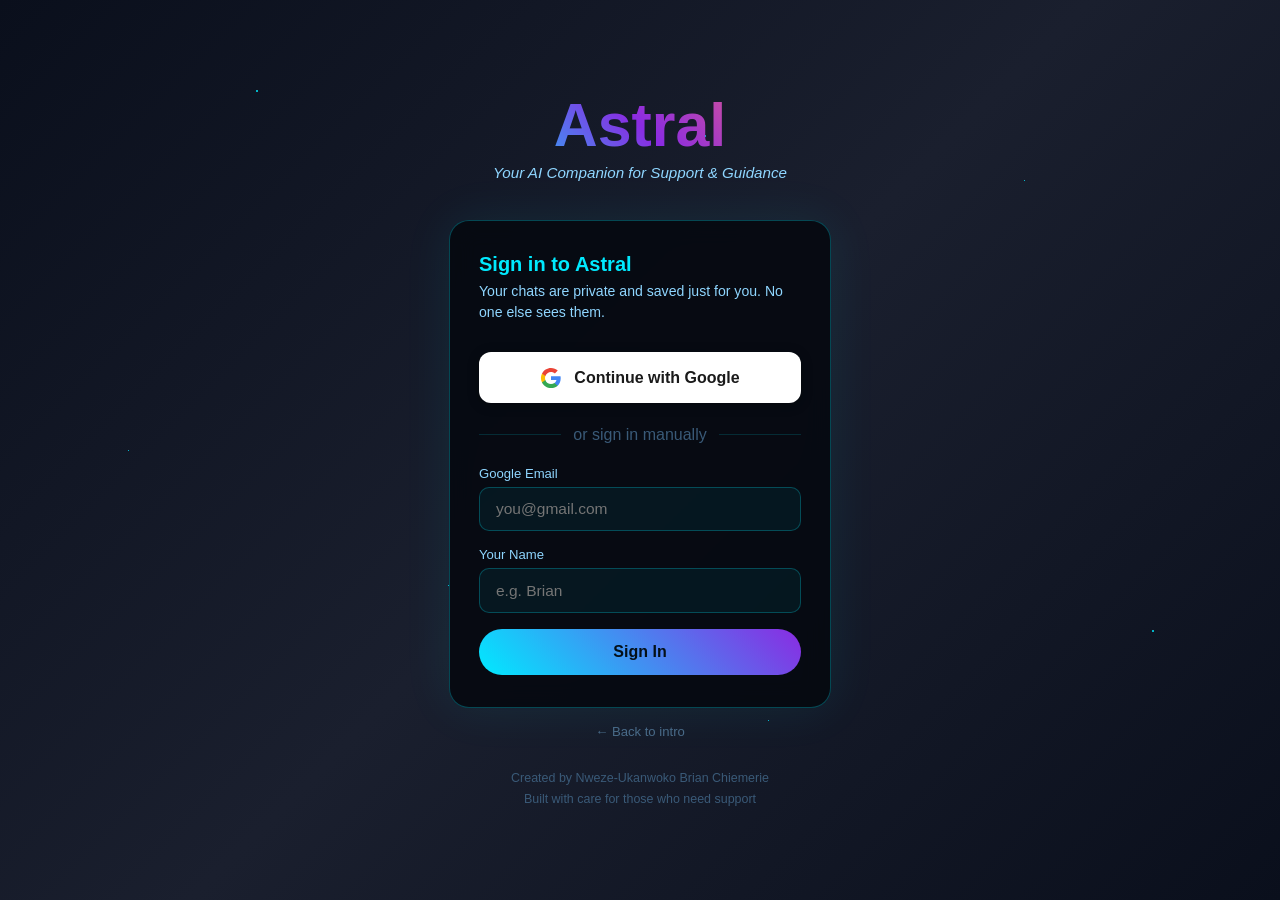
==== index.html @ 92768d89 "Add files via upload" ====
<!DOCTYPE html>
<html lang="en">
<head>
  <meta charset="UTF-8">
  <meta name="viewport" content="width=device-width, initial-scale=1.0">
  <link rel="manifest" href="manifest.json">
  <meta name="theme-color" content="#6a5cff">
  <title>Astral – Sign In</title>
  <style>
    *{margin:0;padding:0;box-sizing:border-box;}
    body{
      font-family:'Arial',sans-serif;
      background:linear-gradient(135deg,#0a0f1c 0%,#1a1f2e 50%,#0a0f1c 100%);
      color:#e6f2ff;min-height:100vh;
      display:flex;flex-direction:column;
      align-items:center;justify-content:center;
      overflow-x:hidden;
    }
    .stars{position:fixed;top:0;left:0;width:100%;height:100%;pointer-events:none;z-index:0;}
    .star{position:absolute;background:#00eaff;border-radius:50%;animation:twinkle 3s infinite;}
    .star:nth-child(1){width:2px;height:2px;top:10%;left:20%;animation-delay:0s;}
    .star:nth-child(2){width:1px;height:1px;top:20%;left:80%;animation-delay:1s;}
    .star:nth-child(3){width:3px;height:3px;top:30%;left:40%;animation-delay:2s;}
    .star:nth-child(4){width:1px;height:1px;top:50%;left:10%;animation-delay:0.5s;}
    .star:nth-child(5){width:2px;height:2px;top:70%;left:90%;animation-delay:1.5s;}
    .star:nth-child(6){width:1px;height:1px;top:80%;left:60%;animation-delay:2.5s;}
    .star:nth-child(7){width:2px;height:2px;top:15%;left:55%;animation-delay:0.8s;}
    .star:nth-child(8){width:1px;height:1px;top:65%;left:35%;animation-delay:1.2s;}
    @keyframes twinkle{0%,100%{opacity:0.3;}50%{opacity:1;}}

    .wrap{position:relative;z-index:1;width:100%;max-width:420px;padding:2rem 1.2rem;animation:fadeUp 0.9s ease;}
    @keyframes fadeUp{from{opacity:0;transform:translateY(28px);}to{opacity:1;transform:translateY(0);}}

    .logo{font-size:3.8rem;font-weight:bold;text-align:center;
      background:linear-gradient(45deg,#00eaff,#8a2be2,#ff6b6b);
      background-clip:text;-webkit-background-clip:text;-webkit-text-fill-color:transparent;
      animation:glow 2s ease-in-out infinite alternate;margin-bottom:0.3rem;}
    @keyframes glow{from{filter:drop-shadow(0 0 8px rgba(0,234,255,0.4));}to{filter:drop-shadow(0 0 16px rgba(0,234,255,0.8));}}
    .tagline{text-align:center;color:#8fd6ff;font-style:italic;margin-bottom:2.4rem;font-size:0.95rem;}

    .card{background:rgba(5,8,15,0.88);border:1px solid rgba(0,234,255,0.28);
      border-radius:20px;padding:2rem 1.8rem;backdrop-filter:blur(12px);
      box-shadow:0 0 50px rgba(0,234,255,0.08);}
    .card-title{font-size:1.25rem;color:#00eaff;margin-bottom:0.35rem;font-weight:bold;}
    .card-sub{color:#8fd6ff;font-size:0.88rem;margin-bottom:1.8rem;line-height:1.5;}

    /* Google button */
    .google-btn{
      width:100%;display:flex;align-items:center;justify-content:center;gap:12px;
      background:#fff;color:#1a1a1a;border:none;border-radius:12px;
      padding:0.9rem 1.2rem;font-size:1rem;font-weight:600;cursor:pointer;
      transition:all 0.2s;box-shadow:0 2px 12px rgba(0,0,0,0.3);}
    .google-btn:hover{transform:translateY(-2px);box-shadow:0 6px 20px rgba(0,0,0,0.4);}
    .google-btn:active{transform:translateY(0);}
    .google-icon{width:22px;height:22px;flex-shrink:0;}

    /* Loading */
    .loading-row{display:none;align-items:center;justify-content:center;gap:10px;padding:10px 0;}
    .spinner{width:22px;height:22px;border:3px solid rgba(0,234,255,0.2);
      border-top-color:#00eaff;border-radius:50%;animation:spin 0.7s linear infinite;}
    @keyframes spin{to{transform:rotate(360deg);}}

    /* Divider */
    .divider{display:flex;align-items:center;gap:12px;margin:1.4rem 0;color:#3a5a78;}
    .divider::before,.divider::after{content:'';flex:1;height:1px;background:rgba(0,234,255,0.15);}

    /* Manual form */
    label{display:block;font-size:0.82rem;color:#8fd6ff;margin-bottom:0.35rem;}
    input[type=email],input[type=text]{
      width:100%;padding:0.78rem 1rem;
      background:rgba(0,234,255,0.06);border:1px solid rgba(0,234,255,0.25);
      border-radius:10px;color:#e6f2ff;font-size:0.97rem;
      outline:none;transition:border 0.2s;margin-bottom:1rem;}
    input:focus{border-color:#00eaff;box-shadow:0 0 8px rgba(0,234,255,0.25);}
    .btn-main{width:100%;padding:0.88rem;
      background:linear-gradient(45deg,#00eaff,#8a2be2);
      border:none;border-radius:50px;color:#041018;font-size:1rem;font-weight:bold;
      cursor:pointer;transition:all 0.2s;}
    .btn-main:hover{transform:scale(1.02);box-shadow:0 0 18px rgba(0,234,255,0.4);}

    /* Messages */
    .err{color:#ff6b6b;font-size:0.83rem;margin-top:0.6rem;display:none;
      padding:8px 12px;background:rgba(255,107,107,0.1);border-radius:8px;
      border:1px solid rgba(255,107,107,0.3);}
    .info{color:#8fd6ff;font-size:0.83rem;margin-top:0.6rem;display:none;
      padding:8px 12px;background:rgba(0,234,255,0.07);border-radius:8px;
      border:1px solid rgba(0,234,255,0.2);}
    .denied-box{display:none;text-align:center;padding:1.2rem;
      background:rgba(255,107,107,0.08);border:1px solid rgba(255,107,107,0.3);
      border-radius:12px;margin-top:1rem;}
    .denied-box p{color:#ff9a9a;font-size:0.88rem;line-height:1.6;}

    .footer{text-align:center;margin-top:1.8rem;color:#3a5a78;font-size:0.78rem;line-height:1.7;}
    .back-link{display:block;text-align:center;margin-top:1rem;color:#4a6a88;font-size:0.82rem;text-decoration:none;}
    .back-link:hover{color:#00eaff;}

    /* Install button */
    .install-wrap{display:none;margin-top:1.2rem;}
    .install-btn{
      width:100%;display:flex;align-items:center;justify-content:center;gap:10px;
      background:transparent;border:1.5px solid rgba(0,234,255,0.4);
      border-radius:50px;padding:0.78rem 1.2rem;
      color:#00eaff;font-size:0.95rem;font-weight:600;cursor:pointer;
      transition:all 0.2s;}
    .install-btn:hover{background:rgba(0,234,255,0.08);border-color:#00eaff;box-shadow:0 0 16px rgba(0,234,255,0.2);}
    .install-icon{font-size:1.1rem;}
  </style>
</head>
<body>
  <div class="stars">
    <div class="star"></div><div class="star"></div><div class="star"></div>
    <div class="star"></div><div class="star"></div><div class="star"></div>
    <div class="star"></div><div class="star"></div>
  </div>

  <div class="wrap">
    <h1 class="logo">Astral</h1>
    <p class="tagline">Your AI Companion for Support &amp; Guidance</p>

    <div class="card">
      <p class="card-title">Sign in to Astral</p>
      <p class="card-sub">Your chats are private and saved just for you. No one else sees them.</p>

      <!-- Google Sign-In — uses full-page redirect, no popup, no library needed -->
      <button type="button" class="google-btn" id="google-btn" onclick="startGoogleLogin()">
        <svg class="google-icon" viewBox="0 0 24 24">
          <path fill="#4285F4" d="M22.56 12.25c0-.78-.07-1.53-.2-2.25H12v4.26h5.92c-.26 1.37-1.04 2.53-2.21 3.31v2.77h3.57c2.08-1.92 3.28-4.74 3.28-8.09z"/>
          <path fill="#34A853" d="M12 23c2.97 0 5.46-.98 7.28-2.66l-3.57-2.77c-.98.66-2.23 1.06-3.71 1.06-2.86 0-5.29-1.93-6.16-4.53H2.18v2.84C3.99 20.53 7.7 23 12 23z"/>
          <path fill="#FBBC05" d="M5.84 14.09c-.22-.66-.35-1.36-.35-2.09s.13-1.43.35-2.09V7.07H2.18C1.43 8.55 1 10.22 1 12s.43 3.45 1.18 4.93l3.66-2.84z"/>
          <path fill="#EA4335" d="M12 5.38c1.62 0 3.06.56 4.21 1.64l3.15-3.15C17.45 2.09 14.97 1 12 1 7.7 1 3.99 3.47 2.18 7.07l3.66 2.84c.87-2.6 3.3-4.53 6.16-4.53z"/>
        </svg>
        Continue with Google
      </button>

      <div class="loading-row" id="loading-row">
        <div class="spinner"></div>
        <span id="loading-txt" style="color:#8fd6ff;font-size:0.9rem;">Signing you in…</span>
      </div>

      <div class="info" id="info-msg"></div>
      <div class="err"  id="err-msg"></div>

      <div class="denied-box" id="denied-box">
        <p>🔒 <strong style="color:#ff6b6b;">Access Restricted</strong><br>
        Your email hasn't been approved yet.<br>
        Contact the admin to get access.</p>
      </div>

      <div class="divider">or sign in manually</div>

      <label for="email-in">Google Email</label>
      <input type="email" id="email-in" placeholder="you@gmail.com" autocomplete="email">
      <label for="name-in">Your Name</label>
      <input type="text"  id="name-in"  placeholder="e.g. Brian"       autocomplete="given-name">
      <button type="button" class="btn-main" onclick="manualLogin()">Sign In</button>
    </div>

    <a class="back-link" href="landing.html">← Back to intro</a>

    <div class="install-wrap" id="install-wrap">
      <button class="install-btn" id="install-btn" onclick="installApp()">
        <span class="install-icon">📲</span> Get the App
      </button>
    </div>

    <div class="footer">
      Created by Nweze-Ukanwoko Brian Chiemerie<br>
      Built with care for those who need support
    </div>
  </div>

<script>
/* ─────────────────────────────────────────────────────────────
   CONFIG
───────────────────────────────────────────────────────────── */
const CLIENT_ID   = '1082324111538-87784hv6i5ci5jam3cb8fe16v6tf4qbu.apps.googleusercontent.com';
const ADMIN_EMAIL = 'bukanwoko@gmail.com';
const BACKEND_URL = 'https://astral-1-sb1i.onrender.com';

/* ─────────────────────────────────────────────────────────────
   HELPERS
───────────────────────────────────────────────────────────── */
function showErr(msg)  { const e=document.getElementById('err-msg');  e.textContent=msg; e.style.display='block'; }
function showInfo(msg) { const e=document.getElementById('info-msg'); e.textContent=msg; e.style.display='block'; }
function hideMessages(){ ['err-msg','info-msg','denied-box'].forEach(id=>{ const e=document.getElementById(id); if(e) e.style.display='none'; }); }
function showLoading(txt){ document.getElementById('google-btn').style.display='none'; document.getElementById('loading-row').style.display='flex'; if(txt) document.getElementById('loading-txt').textContent=txt; }
function hideLoading()   { document.getElementById('loading-row').style.display='none'; document.getElementById('google-btn').style.display='flex'; }

/* ─────────────────────────────────────────────────────────────
   ALREADY SIGNED IN?
───────────────────────────────────────────────────────────── */
// Helper: read/set/clear cookies for session backup
function getCookie(name) {
  const match = document.cookie.match(new RegExp('(?:^|; )' + name + '=([^;]*)'));
  return match ? decodeURIComponent(match[1]) : null;
}
function setCookie(name, value) {
  const d = new Date(); d.setFullYear(d.getFullYear() + 1);
  document.cookie = name + '=' + encodeURIComponent(value) + '; expires=' + d.toUTCString() + '; path=/; SameSite=Lax';
}
function clearCookie(name) {
  document.cookie = name + '=; expires=Thu, 01 Jan 1970 00:00:00 UTC; path=/;';
}

// Check localStorage first, restore from cookie if missing
try {
  let s = JSON.parse(localStorage.getItem('astral_session') || 'null');
  if (!s || !s.email) {
    const cookieVal = getCookie('astral_session');
    if (cookieVal) {
      s = JSON.parse(cookieVal);
      if (s && s.email) localStorage.setItem('astral_session', JSON.stringify(s));
    }
  }
  if (s && s.email) { window.location.href = 'chat.html'; }
} catch(e) {}

window.addEventListener('online',  () => window.location.reload());

/* ─────────────────────────────────────────────────────────────
   HANDLE GOOGLE REDIRECT RETURN
   Google sends: index.html#access_token=xxx&token_type=Bearer...
───────────────────────────────────────────────────────────── */
(function handleReturn() {
  const hash = window.location.hash;
  if (!hash || !hash.includes('access_token')) return;

  // Parse the fragment
  const params = {};
  hash.replace(/^#/, '').split('&').forEach(pair => {
    const [k, v] = pair.split('=');
    params[decodeURIComponent(k)] = decodeURIComponent(v || '');
  });

  const token = params['access_token'];
  if (!token) return;

  // Remove hash so Back button doesn't re-trigger this
  history.replaceState(null, '', window.location.pathname + window.location.search);

  showLoading('Signing you in…');

  fetch('https://www.googleapis.com/oauth2/v3/userinfo', {
    headers: { Authorization: 'Bearer ' + token }
  })
  .then(r => r.json())
  .then(info => {
    const email = (info.email || '').toLowerCase();
    const name  = info.name || info.given_name || email.split('@')[0];
    if (!email) { showErr('Could not read your Google email. Try manual sign-in.'); hideLoading(); return; }
    checkAndLogin(email, name);
  })
  .catch(() => { showErr('Failed to get your Google profile. Try again or use manual sign-in.'); hideLoading(); });
})();

/* ─────────────────────────────────────────────────────────────
   START GOOGLE LOGIN  (full-page redirect — works everywhere)
───────────────────────────────────────────────────────────── */
function startGoogleLogin() {
  hideMessages();
  showLoading('Redirecting to Google…');

  // Build the redirect URI: current page, no query/hash
  const redirectUri = window.location.origin + window.location.pathname;

  const authUrl = new URL('https://accounts.google.com/o/oauth2/v2/auth');
  authUrl.searchParams.set('client_id',     CLIENT_ID);
  authUrl.searchParams.set('redirect_uri',  redirectUri);
  authUrl.searchParams.set('response_type', 'token');            // implicit grant — no server needed
  authUrl.searchParams.set('scope',         'openid email profile');
  authUrl.searchParams.set('prompt', 'select_account');   // show account picker on login

  window.location.href = authUrl.toString();
}

/* ─────────────────────────────────────────────────────────────
   ACCESS CHECK
───────────────────────────────────────────────────────────── */
async function checkAndLogin(email, name) {
  if (email) { finaliseLogin(email, name); return; }

  try {
    const res  = await fetch(BACKEND_URL + '/allowed-users');
    const data = await res.json();
    const allowed = (data.emails || []).map(e => e.toLowerCase());
    if (allowed.includes(email)) {
      finaliseLogin(email, name);
    } else {
      hideLoading();
      document.getElementById('denied-box').style.display = 'block';
    }
  } catch(e) {
    // Backend unreachable — let them in (graceful degradation)
    finaliseLogin(email, name);
  }
}

function finaliseLogin(email, name) {
  const users = JSON.parse(localStorage.getItem('astral_users') || '{}');
  if (!users[email]) {
    users[email] = { name, email, joinedAt: Date.now(), messageCount: 0, imageCount: 0 };
  } else {
    users[email].name = name;
  }
  localStorage.setItem('astral_users',   JSON.stringify(users));
  const sessionData = JSON.stringify({ email, name });
  localStorage.setItem('astral_session', sessionData);
  setCookie('astral_session', sessionData);  // cookie backup survives localStorage wipes
  const userId = 'u_' + btoa(email).replace(/[^a-z0-9]/gi, '').slice(0, 20);
  localStorage.setItem('astral_user_id', userId);
  window.location.href = 'chat.html';
}

/* ─────────────────────────────────────────────────────────────
   MANUAL LOGIN
───────────────────────────────────────────────────────────── */
async function manualLogin() {
  hideMessages();
  const email = document.getElementById('email-in').value.trim().toLowerCase();
  const name  = document.getElementById('name-in').value.trim();
  if (!email.includes('@') || name.length < 1) {
    showErr('Please enter a valid email and your name.');
    return;
  }
  showLoading('Checking access…');
  await checkAndLogin(email, name);
}

// Auto-fill returning users
document.getElementById('email-in').addEventListener('input', () => {
  const em    = document.getElementById('email-in').value.trim().toLowerCase();
  const users = JSON.parse(localStorage.getItem('astral_users') || '{}');
  if (users[em]) document.getElementById('name-in').value = users[em].name || '';
});

document.addEventListener('keydown', e => { if (e.key === 'Enter') manualLogin(); });

/* ─────────────────────────────────────────────────────────────
   PWA INSTALL PROMPT
───────────────────────────────────────────────────────────── */
let deferredPrompt = null;

window.addEventListener('beforeinstallprompt', (e) => {
  e.preventDefault();
  deferredPrompt = e;
  document.getElementById('install-wrap').style.display = 'block';
});

function installApp() {
  if (!deferredPrompt) return;
  deferredPrompt.prompt();
  deferredPrompt.userChoice.then((choice) => {
    deferredPrompt = null;
    if (choice.outcome === 'accepted') {
      document.getElementById('install-wrap').style.display = 'none';
    }
  });
}

// Hide button if already installed
window.addEventListener('appinstalled', () => {
  document.getElementById('install-wrap').style.display = 'none';
  deferredPrompt = null;
});
</script>
<script>
  if ("serviceWorker" in navigator) {
    window.addEventListener("load", () => {
      navigator.serviceWorker.register("./sw.js", { updateViaCache: "none" })
        .then(r => {
          console.log("Astral SW registered", r.scope);
          r.update(); // always check for a new SW on load
        })
        .catch(e => console.warn("SW failed", e));
    });
  }
</script>
</body>
</html>
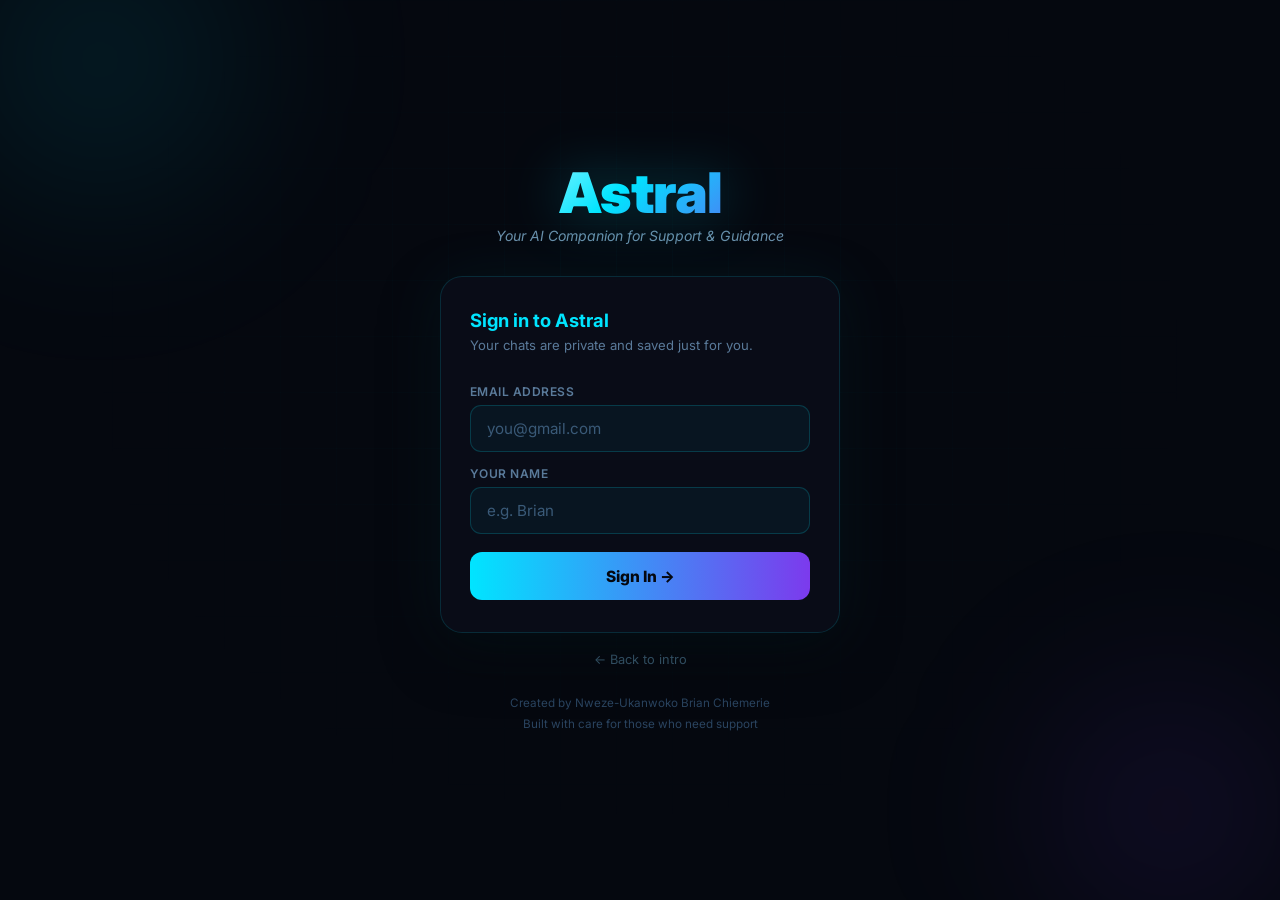
==== commit 887abd94: "Add files via upload" ====
--- a/index.html
+++ b/index.html
@@ -4,124 +4,244 @@
   <meta charset="UTF-8">
   <meta name="viewport" content="width=device-width, initial-scale=1.0">
   <link rel="manifest" href="manifest.json">
-  <meta name="theme-color" content="#6a5cff">
+  <meta name="theme-color" content="#00e5ff">
   <title>Astral – Sign In</title>
+  <link rel="preconnect" href="https://fonts.googleapis.com">
+  <link href="https://fonts.googleapis.com/css2?family=Inter:wght@300;400;500;600;700;800;900&display=swap" rel="stylesheet">
   <style>
-    *{margin:0;padding:0;box-sizing:border-box;}
-    body{
-      font-family:'Arial',sans-serif;
-      background:linear-gradient(135deg,#0a0f1c 0%,#1a1f2e 50%,#0a0f1c 100%);
-      color:#e6f2ff;min-height:100vh;
-      display:flex;flex-direction:column;
-      align-items:center;justify-content:center;
-      overflow-x:hidden;
-    }
-    .stars{position:fixed;top:0;left:0;width:100%;height:100%;pointer-events:none;z-index:0;}
-    .star{position:absolute;background:#00eaff;border-radius:50%;animation:twinkle 3s infinite;}
-    .star:nth-child(1){width:2px;height:2px;top:10%;left:20%;animation-delay:0s;}
-    .star:nth-child(2){width:1px;height:1px;top:20%;left:80%;animation-delay:1s;}
-    .star:nth-child(3){width:3px;height:3px;top:30%;left:40%;animation-delay:2s;}
-    .star:nth-child(4){width:1px;height:1px;top:50%;left:10%;animation-delay:0.5s;}
-    .star:nth-child(5){width:2px;height:2px;top:70%;left:90%;animation-delay:1.5s;}
-    .star:nth-child(6){width:1px;height:1px;top:80%;left:60%;animation-delay:2.5s;}
-    .star:nth-child(7){width:2px;height:2px;top:15%;left:55%;animation-delay:0.8s;}
-    .star:nth-child(8){width:1px;height:1px;top:65%;left:35%;animation-delay:1.2s;}
-    @keyframes twinkle{0%,100%{opacity:0.3;}50%{opacity:1;}}
-
-    .wrap{position:relative;z-index:1;width:100%;max-width:420px;padding:2rem 1.2rem;animation:fadeUp 0.9s ease;}
-    @keyframes fadeUp{from{opacity:0;transform:translateY(28px);}to{opacity:1;transform:translateY(0);}}
-
-    .logo{font-size:3.8rem;font-weight:bold;text-align:center;
-      background:linear-gradient(45deg,#00eaff,#8a2be2,#ff6b6b);
-      background-clip:text;-webkit-background-clip:text;-webkit-text-fill-color:transparent;
-      animation:glow 2s ease-in-out infinite alternate;margin-bottom:0.3rem;}
-    @keyframes glow{from{filter:drop-shadow(0 0 8px rgba(0,234,255,0.4));}to{filter:drop-shadow(0 0 16px rgba(0,234,255,0.8));}}
-    .tagline{text-align:center;color:#8fd6ff;font-style:italic;margin-bottom:2.4rem;font-size:0.95rem;}
-
-    .card{background:rgba(5,8,15,0.88);border:1px solid rgba(0,234,255,0.28);
-      border-radius:20px;padding:2rem 1.8rem;backdrop-filter:blur(12px);
-      box-shadow:0 0 50px rgba(0,234,255,0.08);}
-    .card-title{font-size:1.25rem;color:#00eaff;margin-bottom:0.35rem;font-weight:bold;}
-    .card-sub{color:#8fd6ff;font-size:0.88rem;margin-bottom:1.8rem;line-height:1.5;}
-
-    /* Google button */
-    .google-btn{
-      width:100%;display:flex;align-items:center;justify-content:center;gap:12px;
-      background:#fff;color:#1a1a1a;border:none;border-radius:12px;
-      padding:0.9rem 1.2rem;font-size:1rem;font-weight:600;cursor:pointer;
-      transition:all 0.2s;box-shadow:0 2px 12px rgba(0,0,0,0.3);}
-    .google-btn:hover{transform:translateY(-2px);box-shadow:0 6px 20px rgba(0,0,0,0.4);}
-    .google-btn:active{transform:translateY(0);}
-    .google-icon{width:22px;height:22px;flex-shrink:0;}
-
-    /* Loading */
-    .loading-row{display:none;align-items:center;justify-content:center;gap:10px;padding:10px 0;}
-    .spinner{width:22px;height:22px;border:3px solid rgba(0,234,255,0.2);
-      border-top-color:#00eaff;border-radius:50%;animation:spin 0.7s linear infinite;}
-    @keyframes spin{to{transform:rotate(360deg);}}
-
-    /* Divider */
-    .divider{display:flex;align-items:center;gap:12px;margin:1.4rem 0;color:#3a5a78;}
-    .divider::before,.divider::after{content:'';flex:1;height:1px;background:rgba(0,234,255,0.15);}
-
-    /* Manual form */
-    label{display:block;font-size:0.82rem;color:#8fd6ff;margin-bottom:0.35rem;}
-    input[type=email],input[type=text]{
-      width:100%;padding:0.78rem 1rem;
-      background:rgba(0,234,255,0.06);border:1px solid rgba(0,234,255,0.25);
-      border-radius:10px;color:#e6f2ff;font-size:0.97rem;
-      outline:none;transition:border 0.2s;margin-bottom:1rem;}
-    input:focus{border-color:#00eaff;box-shadow:0 0 8px rgba(0,234,255,0.25);}
-    .btn-main{width:100%;padding:0.88rem;
-      background:linear-gradient(45deg,#00eaff,#8a2be2);
-      border:none;border-radius:50px;color:#041018;font-size:1rem;font-weight:bold;
-      cursor:pointer;transition:all 0.2s;}
-    .btn-main:hover{transform:scale(1.02);box-shadow:0 0 18px rgba(0,234,255,0.4);}
-
-    /* Messages */
-    .err{color:#ff6b6b;font-size:0.83rem;margin-top:0.6rem;display:none;
-      padding:8px 12px;background:rgba(255,107,107,0.1);border-radius:8px;
-      border:1px solid rgba(255,107,107,0.3);}
-    .info{color:#8fd6ff;font-size:0.83rem;margin-top:0.6rem;display:none;
-      padding:8px 12px;background:rgba(0,234,255,0.07);border-radius:8px;
-      border:1px solid rgba(0,234,255,0.2);}
-    .denied-box{display:none;text-align:center;padding:1.2rem;
-      background:rgba(255,107,107,0.08);border:1px solid rgba(255,107,107,0.3);
-      border-radius:12px;margin-top:1rem;}
-    .denied-box p{color:#ff9a9a;font-size:0.88rem;line-height:1.6;}
-
-    .footer{text-align:center;margin-top:1.8rem;color:#3a5a78;font-size:0.78rem;line-height:1.7;}
-    .back-link{display:block;text-align:center;margin-top:1rem;color:#4a6a88;font-size:0.82rem;text-decoration:none;}
-    .back-link:hover{color:#00eaff;}
-
-    /* Install button */
-    .install-wrap{display:none;margin-top:1.2rem;}
-    .install-btn{
-      width:100%;display:flex;align-items:center;justify-content:center;gap:10px;
-      background:transparent;border:1.5px solid rgba(0,234,255,0.4);
-      border-radius:50px;padding:0.78rem 1.2rem;
-      color:#00eaff;font-size:0.95rem;font-weight:600;cursor:pointer;
-      transition:all 0.2s;}
-    .install-btn:hover{background:rgba(0,234,255,0.08);border-color:#00eaff;box-shadow:0 0 16px rgba(0,234,255,0.2);}
-    .install-icon{font-size:1.1rem;}
+    *, *::before, *::after { margin: 0; padding: 0; box-sizing: border-box; }
+
+    :root {
+      --cyan:   #00e5ff;
+      --purple: #7c3aed;
+      --pink:   #ec4899;
+      --bg:     #05080f;
+      --surface:#0d1117;
+      --card:   #0f1923;
+      --text:   #e8f4ff;
+      --muted:  #5a7a9a;
+      --border: rgba(0,229,255,.14);
+      --err:    #ff4d6d;
+      --info:   #00e5ff;
+    }
+
+    html, body { height: 100%; }
+    body {
+      font-family: 'Inter', sans-serif;
+      background: var(--bg);
+      color: var(--text);
+      min-height: 100vh;
+      display: flex; flex-direction: column;
+      align-items: center; justify-content: center;
+      overflow-x: hidden;
+      padding: 1rem;
+    }
+
+    /* ── Orbs ── */
+    .orb {
+      position: fixed; border-radius: 50%; filter: blur(80px);
+      pointer-events: none; z-index: 0;
+      animation: drift 16s ease-in-out infinite alternate;
+    }
+    .orb1 { width:440px; height:440px; top:-160px; left:-120px;
+             background: radial-gradient(circle, rgba(0,229,255,.12), transparent 70%); }
+    .orb2 { width:380px; height:380px; bottom:-100px; right:-80px;
+             background: radial-gradient(circle, rgba(124,58,237,.14), transparent 70%);
+             animation-delay:-8s; }
+    @keyframes drift {
+      from { transform: translate(0,0); }
+      to   { transform: translate(30px,25px); }
+    }
+
+    .grid-overlay {
+      position: fixed; inset: 0; z-index: 0; pointer-events: none;
+      background-image:
+        linear-gradient(rgba(0,229,255,.022) 1px, transparent 1px),
+        linear-gradient(90deg, rgba(0,229,255,.022) 1px, transparent 1px);
+      background-size: 56px 56px;
+      mask-image: radial-gradient(ellipse at 50% 40%, black 0%, transparent 65%);
+    }
+
+    /* ── Wrap ── */
+    .wrap {
+      position: relative; z-index: 1;
+      width: 100%; max-width: 400px;
+      animation: fadeUp .7s ease both;
+    }
+    @keyframes fadeUp {
+      from { opacity: 0; transform: translateY(24px); }
+      to   { opacity: 1; transform: translateY(0); }
+    }
+
+    /* ── Brand ── */
+    .brand { text-align: center; margin-bottom: 2rem; }
+    .logo {
+      font-size: 3.5rem; font-weight: 900; letter-spacing: -1px; line-height: 1;
+      background: linear-gradient(135deg, #fff 0%, var(--cyan) 45%, var(--purple) 100%);
+      -webkit-background-clip: text; -webkit-text-fill-color: transparent;
+      background-clip: text;
+      filter: drop-shadow(0 0 28px rgba(0,229,255,.3));
+      animation: glow 3s ease-in-out infinite alternate;
+      display: block; margin-bottom: 6px;
+    }
+    @keyframes glow {
+      from { filter: drop-shadow(0 0 14px rgba(0,229,255,.25)); }
+      to   { filter: drop-shadow(0 0 36px rgba(0,229,255,.55)); }
+    }
+    .tagline { color: #6a8faa; font-size: .88rem; font-style: italic; }
+
+    /* ── Card ── */
+    .card {
+      background: rgba(10,14,25,.9);
+      border: 1px solid var(--border);
+      border-radius: 22px;
+      padding: 2rem 1.8rem;
+      backdrop-filter: blur(20px);
+      box-shadow: 0 0 60px rgba(0,229,255,.06), 0 20px 60px rgba(0,0,0,.4);
+    }
+    .card-title {
+      font-size: 1.15rem; font-weight: 700;
+      color: var(--cyan); margin-bottom: 4px;
+    }
+    .card-sub {
+      color: var(--muted); font-size: .82rem; line-height: 1.55;
+      margin-bottom: 1.8rem;
+    }
+
+    /* ── Google button (COMMENTED OUT — see below) ── */
+    /*
+    .google-btn {
+      width: 100%; display: flex; align-items: center; justify-content: center; gap: 12px;
+      background: #fff; color: #1a1a1a;
+      border: none; border-radius: 12px;
+      padding: .9rem 1.2rem;
+      font-size: .95rem; font-weight: 600;
+      cursor: pointer; transition: .2s;
+      box-shadow: 0 2px 16px rgba(0,0,0,.35);
+      font-family: inherit;
+    }
+    .google-btn:hover { transform: translateY(-1px); box-shadow: 0 6px 24px rgba(0,0,0,.4); }
+    .google-icon { width: 20px; height: 20px; flex-shrink: 0; }
+
+    .divider {
+      display: flex; align-items: center; gap: 12px;
+      margin: 1.4rem 0; color: var(--muted); font-size: .8rem;
+    }
+    .divider::before, .divider::after {
+      content: ''; flex: 1; height: 1px;
+      background: rgba(0,229,255,.12);
+    }
+    */
+
+    /* ── Loading ── */
+    .loading-row {
+      display: none; align-items: center; justify-content: center;
+      gap: 10px; padding: 12px 0;
+    }
+    .spinner {
+      width: 20px; height: 20px;
+      border: 2.5px solid rgba(0,229,255,.18);
+      border-top-color: var(--cyan);
+      border-radius: 50%;
+      animation: spin .7s linear infinite;
+    }
+    @keyframes spin { to { transform: rotate(360deg); } }
+    #loading-txt { color: #8ab4cc; font-size: .88rem; }
+
+    /* ── Form ── */
+    .field { margin-bottom: 14px; }
+    label {
+      display: block; font-size: .75rem; font-weight: 600;
+      color: var(--muted); margin-bottom: 6px; letter-spacing: .5px;
+      text-transform: uppercase;
+    }
+    input[type=email], input[type=text] {
+      width: 100%;
+      padding: .82rem 1rem;
+      background: rgba(0,229,255,.045);
+      border: 1px solid rgba(0,229,255,.18);
+      border-radius: 11px;
+      color: var(--text); font-size: .95rem;
+      outline: none; transition: .2s;
+      font-family: inherit;
+    }
+    input:focus {
+      border-color: var(--cyan);
+      background: rgba(0,229,255,.07);
+      box-shadow: 0 0 0 3px rgba(0,229,255,.08);
+    }
+    input::placeholder { color: #3a5a78; }
+
+    .btn-main {
+      width: 100%; padding: .9rem;
+      background: linear-gradient(90deg, var(--cyan), var(--purple));
+      border: none; border-radius: 12px;
+      color: #050810; font-size: .97rem; font-weight: 800;
+      cursor: pointer; transition: .2s; font-family: inherit;
+      margin-top: 4px;
+    }
+    .btn-main:hover { transform: translateY(-1px); box-shadow: 0 0 24px rgba(0,229,255,.35); }
+    .btn-main:active { transform: translateY(0); }
+
+    /* ── Messages ── */
+    .msg-box {
+      font-size: .8rem; padding: 10px 14px; border-radius: 10px;
+      margin-top: 12px; display: none; line-height: 1.5;
+    }
+    .msg-err  { background: rgba(255,77,109,.08); border: 1px solid rgba(255,77,109,.3); color: #ff8fa3; }
+    .msg-info { background: rgba(0,229,255,.07);  border: 1px solid rgba(0,229,255,.2);  color: var(--cyan); }
+    .denied-box {
+      display: none; text-align: center; padding: 1.2rem;
+      background: rgba(255,77,109,.06); border: 1px solid rgba(255,77,109,.25);
+      border-radius: 12px; margin-top: 14px;
+    }
+    .denied-box p { color: #ff8fa3; font-size: .85rem; line-height: 1.6; }
+
+    /* ── Footer bits ── */
+    .back-link {
+      display: block; text-align: center; margin-top: 1.2rem;
+      color: #3a5a70; font-size: .8rem; text-decoration: none; transition: .2s;
+    }
+    .back-link:hover { color: var(--cyan); }
+
+    /* ── Install ── */
+    .install-wrap { display: none; margin-top: 1rem; }
+    .install-btn {
+      width: 100%; display: flex; align-items: center; justify-content: center; gap: 10px;
+      background: transparent;
+      border: 1.5px solid rgba(0,229,255,.3); border-radius: 12px;
+      padding: .8rem 1.2rem; color: var(--cyan);
+      font-size: .88rem; font-weight: 600; cursor: pointer;
+      transition: .2s; font-family: inherit;
+    }
+    .install-btn:hover { background: rgba(0,229,255,.07); border-color: var(--cyan); }
+
+    footer {
+      text-align: center; margin-top: 1.6rem;
+      color: #2a4460; font-size: .73rem; line-height: 1.8;
+    }
   </style>
 </head>
 <body>
-  <div class="stars">
-    <div class="star"></div><div class="star"></div><div class="star"></div>
-    <div class="star"></div><div class="star"></div><div class="star"></div>
-    <div class="star"></div><div class="star"></div>
-  </div>
+
+  <div class="orb orb1"></div>
+  <div class="orb orb2"></div>
+  <div class="grid-overlay"></div>
 
   <div class="wrap">
-    <h1 class="logo">Astral</h1>
-    <p class="tagline">Your AI Companion for Support &amp; Guidance</p>
+
+    <div class="brand">
+      <span class="logo">Astral</span>
+      <p class="tagline">Your AI Companion for Support &amp; Guidance</p>
+    </div>
 
     <div class="card">
       <p class="card-title">Sign in to Astral</p>
-      <p class="card-sub">Your chats are private and saved just for you. No one else sees them.</p>
-
-      <!-- Google Sign-In — uses full-page redirect, no popup, no library needed -->
+      <p class="card-sub">Your chats are private and saved just for you.</p>
+
+      <!-- ╔══════════════════════════════════════════════════════════════╗
+           ║  GOOGLE SIGN-IN — commented out, do not delete             ║
+           ╚══════════════════════════════════════════════════════════════╝
       <button type="button" class="google-btn" id="google-btn" onclick="startGoogleLogin()">
         <svg class="google-icon" viewBox="0 0 24 24">
           <path fill="#4285F4" d="M22.56 12.25c0-.78-.07-1.53-.2-2.25H12v4.26h5.92c-.26 1.37-1.04 2.53-2.21 3.31v2.77h3.57c2.08-1.92 3.28-4.74 3.28-8.09z"/>
@@ -132,114 +252,150 @@
         Continue with Google
       </button>
 
+      <div class="divider">or sign in manually</div>
+      -->
+
+      <!-- Loading row -->
       <div class="loading-row" id="loading-row">
         <div class="spinner"></div>
-        <span id="loading-txt" style="color:#8fd6ff;font-size:0.9rem;">Signing you in…</span>
+        <span id="loading-txt">Checking access…</span>
       </div>
 
-      <div class="info" id="info-msg"></div>
-      <div class="err"  id="err-msg"></div>
-
+      <!-- Messages -->
+      <div class="msg-box msg-info" id="info-msg"></div>
+      <div class="msg-box msg-err"  id="err-msg"></div>
       <div class="denied-box" id="denied-box">
-        <p>🔒 <strong style="color:#ff6b6b;">Access Restricted</strong><br>
+        <p>🔒 <strong style="color:#ff6b6b">Access Restricted</strong><br>
         Your email hasn't been approved yet.<br>
         Contact the admin to get access.</p>
       </div>
 
-      <div class="divider">or sign in manually</div>
-
-      <label for="email-in">Google Email</label>
-      <input type="email" id="email-in" placeholder="you@gmail.com" autocomplete="email">
-      <label for="name-in">Your Name</label>
-      <input type="text"  id="name-in"  placeholder="e.g. Brian"       autocomplete="given-name">
-      <button type="button" class="btn-main" onclick="manualLogin()">Sign In</button>
+      <!-- Manual form -->
+      <div class="field">
+        <label for="email-in">Email Address</label>
+        <input type="email" id="email-in" placeholder="you@gmail.com" autocomplete="email">
+      </div>
+      <div class="field">
+        <label for="name-in">Your Name</label>
+        <input type="text" id="name-in" placeholder="e.g. Brian" autocomplete="given-name">
+      </div>
+      <button type="button" class="btn-main" onclick="manualLogin()">Sign In →</button>
     </div>
 
     <a class="back-link" href="landing.html">← Back to intro</a>
 
     <div class="install-wrap" id="install-wrap">
-      <button class="install-btn" id="install-btn" onclick="installApp()">
-        <span class="install-icon">📲</span> Get the App
+      <button class="install-btn" onclick="installApp()">
+        📲 Get the App
       </button>
     </div>
 
-    <div class="footer">
+    <footer>
       Created by Nweze-Ukanwoko Brian Chiemerie<br>
       Built with care for those who need support
-    </div>
+    </footer>
   </div>
 
 <script>
-/* ─────────────────────────────────────────────────────────────
+/* ─────────────────────────────────────────────
    CONFIG
-───────────────────────────────────────────────────────────── */
-const CLIENT_ID   = '1082324111538-87784hv6i5ci5jam3cb8fe16v6tf4qbu.apps.googleusercontent.com';
+───────────────────────────────────────────── */
+// const CLIENT_ID = '1082324111538-87784hv6i5ci5jam3cb8fe16v6tf4qbu.apps.googleusercontent.com'; // Google OAuth — kept for future use
 const ADMIN_EMAIL = 'bukanwoko@gmail.com';
 const BACKEND_URL = 'https://astral-1-sb1i.onrender.com';
 
-/* ─────────────────────────────────────────────────────────────
-   HELPERS
-───────────────────────────────────────────────────────────── */
-function showErr(msg)  { const e=document.getElementById('err-msg');  e.textContent=msg; e.style.display='block'; }
-function showInfo(msg) { const e=document.getElementById('info-msg'); e.textContent=msg; e.style.display='block'; }
-function hideMessages(){ ['err-msg','info-msg','denied-box'].forEach(id=>{ const e=document.getElementById(id); if(e) e.style.display='none'; }); }
-function showLoading(txt){ document.getElementById('google-btn').style.display='none'; document.getElementById('loading-row').style.display='flex'; if(txt) document.getElementById('loading-txt').textContent=txt; }
-function hideLoading()   { document.getElementById('loading-row').style.display='none'; document.getElementById('google-btn').style.display='flex'; }
-
-/* ─────────────────────────────────────────────────────────────
-   ALREADY SIGNED IN?
-───────────────────────────────────────────────────────────── */
-// Helper: read/set/clear cookies for session backup
+/* ─────────────────────────────────────────────
+   UI HELPERS
+───────────────────────────────────────────── */
+function showErr(msg) {
+  const e = document.getElementById('err-msg');
+  e.textContent = msg; e.style.display = 'block';
+}
+function showInfo(msg) {
+  const e = document.getElementById('info-msg');
+  e.textContent = msg; e.style.display = 'block';
+}
+function hideMessages() {
+  ['err-msg','info-msg','denied-box'].forEach(id => {
+    const el = document.getElementById(id);
+    if (el) el.style.display = 'none';
+  });
+}
+function showLoading(txt) {
+  // document.getElementById('google-btn').style.display = 'none'; // Google btn hidden
+  document.getElementById('loading-row').style.display = 'flex';
+  if (txt) document.getElementById('loading-txt').textContent = txt;
+}
+function hideLoading() {
+  document.getElementById('loading-row').style.display = 'none';
+  // document.getElementById('google-btn').style.display = 'flex'; // Google btn hidden
+}
+
+/* ─────────────────────────────────────────────
+   SESSION — cookie + localStorage dual store
+───────────────────────────────────────────── */
 function getCookie(name) {
-  const match = document.cookie.match(new RegExp('(?:^|; )' + name + '=([^;]*)'));
-  return match ? decodeURIComponent(match[1]) : null;
+  const m = document.cookie.match(new RegExp('(?:^|; )' + name + '=([^;]*)'));
+  return m ? decodeURIComponent(m[1]) : null;
 }
 function setCookie(name, value) {
   const d = new Date(); d.setFullYear(d.getFullYear() + 1);
-  document.cookie = name + '=' + encodeURIComponent(value) + '; expires=' + d.toUTCString() + '; path=/; SameSite=Lax';
+  document.cookie = name + '=' + encodeURIComponent(value) +
+    '; expires=' + d.toUTCString() + '; path=/; SameSite=Lax';
 }
 function clearCookie(name) {
   document.cookie = name + '=; expires=Thu, 01 Jan 1970 00:00:00 UTC; path=/;';
 }
 
-// Check localStorage first, restore from cookie if missing
+/* Already signed in? Redirect immediately. */
 try {
   let s = JSON.parse(localStorage.getItem('astral_session') || 'null');
   if (!s || !s.email) {
-    const cookieVal = getCookie('astral_session');
-    if (cookieVal) {
-      s = JSON.parse(cookieVal);
+    const cv = getCookie('astral_session');
+    if (cv) {
+      s = JSON.parse(cv);
       if (s && s.email) localStorage.setItem('astral_session', JSON.stringify(s));
     }
   }
   if (s && s.email) { window.location.href = 'chat.html'; }
-} catch(e) {}
-
-window.addEventListener('online',  () => window.location.reload());
-
-/* ─────────────────────────────────────────────────────────────
-   HANDLE GOOGLE REDIRECT RETURN
-   Google sends: index.html#access_token=xxx&token_type=Bearer...
-───────────────────────────────────────────────────────────── */
-(function handleReturn() {
+} catch(e) { /* corrupt storage — ignore */ }
+
+window.addEventListener('online', () => window.location.reload());
+
+/* ─────────────────────────────────────────────
+   GOOGLE SIGN-IN — commented out, kept for future re-enable
+   ─────────────────────────────────────────────
+   To re-enable:
+   1. Uncomment the google-btn HTML above
+   2. Uncomment the divider HTML above
+   3. Uncomment the showLoading/hideLoading google-btn lines
+   4. Uncomment these two functions below
+
+function startGoogleLogin() {
+  hideMessages();
+  showLoading('Redirecting to Google…');
+  const redirectUri = window.location.origin + window.location.pathname;
+  const authUrl = new URL('https://accounts.google.com/o/oauth2/v2/auth');
+  authUrl.searchParams.set('client_id',     CLIENT_ID);
+  authUrl.searchParams.set('redirect_uri',  redirectUri);
+  authUrl.searchParams.set('response_type', 'token');
+  authUrl.searchParams.set('scope',         'openid email profile');
+  authUrl.searchParams.set('prompt',        'select_account');
+  window.location.href = authUrl.toString();
+}
+
+(function handleGoogleReturn() {
   const hash = window.location.hash;
   if (!hash || !hash.includes('access_token')) return;
-
-  // Parse the fragment
   const params = {};
   hash.replace(/^#/, '').split('&').forEach(pair => {
     const [k, v] = pair.split('=');
     params[decodeURIComponent(k)] = decodeURIComponent(v || '');
   });
-
   const token = params['access_token'];
   if (!token) return;
-
-  // Remove hash so Back button doesn't re-trigger this
   history.replaceState(null, '', window.location.pathname + window.location.search);
-
   showLoading('Signing you in…');
-
   fetch('https://www.googleapis.com/oauth2/v3/userinfo', {
     headers: { Authorization: 'Bearer ' + token }
   })
@@ -250,47 +406,33 @@
     if (!email) { showErr('Could not read your Google email. Try manual sign-in.'); hideLoading(); return; }
     checkAndLogin(email, name);
   })
-  .catch(() => { showErr('Failed to get your Google profile. Try again or use manual sign-in.'); hideLoading(); });
+  .catch(() => { showErr('Failed to get your Google profile. Try manual sign-in.'); hideLoading(); });
 })();
-
-/* ─────────────────────────────────────────────────────────────
-   START GOOGLE LOGIN  (full-page redirect — works everywhere)
-───────────────────────────────────────────────────────────── */
-function startGoogleLogin() {
-  hideMessages();
-  showLoading('Redirecting to Google…');
-
-  // Build the redirect URI: current page, no query/hash
-  const redirectUri = window.location.origin + window.location.pathname;
-
-  const authUrl = new URL('https://accounts.google.com/o/oauth2/v2/auth');
-  authUrl.searchParams.set('client_id',     CLIENT_ID);
-  authUrl.searchParams.set('redirect_uri',  redirectUri);
-  authUrl.searchParams.set('response_type', 'token');            // implicit grant — no server needed
-  authUrl.searchParams.set('scope',         'openid email profile');
-  authUrl.searchParams.set('prompt', 'select_account');   // show account picker on login
-
-  window.location.href = authUrl.toString();
-}
-
-/* ─────────────────────────────────────────────────────────────
-   ACCESS CHECK
-───────────────────────────────────────────────────────────── */
+*/
+
+/* ─────────────────────────────────────────────
+   ACCESS CHECK + FINALISE
+───────────────────────────────────────────── */
 async function checkAndLogin(email, name) {
-  if (email) { finaliseLogin(email, name); return; }
+  /* Admin always gets in */
+  if (email.toLowerCase() === ADMIN_EMAIL.toLowerCase()) {
+    finaliseLogin(email, name);
+    return;
+  }
 
   try {
     const res  = await fetch(BACKEND_URL + '/allowed-users');
     const data = await res.json();
     const allowed = (data.emails || []).map(e => e.toLowerCase());
-    if (allowed.includes(email)) {
+    if (allowed.includes(email.toLowerCase())) {
       finaliseLogin(email, name);
     } else {
       hideLoading();
       document.getElementById('denied-box').style.display = 'block';
     }
   } catch(e) {
-    // Backend unreachable — let them in (graceful degradation)
+    /* Backend unreachable — let them in (graceful degradation) */
+    console.warn('Allowlist check failed, allowing access:', e);
     finaliseLogin(email, name);
   }
 }
@@ -302,42 +444,43 @@
   } else {
     users[email].name = name;
   }
-  localStorage.setItem('astral_users',   JSON.stringify(users));
+  localStorage.setItem('astral_users', JSON.stringify(users));
   const sessionData = JSON.stringify({ email, name });
   localStorage.setItem('astral_session', sessionData);
-  setCookie('astral_session', sessionData);  // cookie backup survives localStorage wipes
+  setCookie('astral_session', sessionData);
   const userId = 'u_' + btoa(email).replace(/[^a-z0-9]/gi, '').slice(0, 20);
   localStorage.setItem('astral_user_id', userId);
   window.location.href = 'chat.html';
 }
 
-/* ─────────────────────────────────────────────────────────────
+/* ─────────────────────────────────────────────
    MANUAL LOGIN
-───────────────────────────────────────────────────────────── */
+───────────────────────────────────────────── */
 async function manualLogin() {
   hideMessages();
   const email = document.getElementById('email-in').value.trim().toLowerCase();
   const name  = document.getElementById('name-in').value.trim();
-  if (!email.includes('@') || name.length < 1) {
-    showErr('Please enter a valid email and your name.');
-    return;
-  }
+  if (!email.includes('@')) { showErr('Enter a valid email address.'); return; }
+  if (name.length < 1)      { showErr('Please enter your name.');       return; }
   showLoading('Checking access…');
   await checkAndLogin(email, name);
-}
-
-// Auto-fill returning users
+  hideLoading();
+}
+
+/* Auto-fill returning users */
 document.getElementById('email-in').addEventListener('input', () => {
   const em    = document.getElementById('email-in').value.trim().toLowerCase();
   const users = JSON.parse(localStorage.getItem('astral_users') || '{}');
   if (users[em]) document.getElementById('name-in').value = users[em].name || '';
 });
 
-document.addEventListener('keydown', e => { if (e.key === 'Enter') manualLogin(); });
-
-/* ─────────────────────────────────────────────────────────────
-   PWA INSTALL PROMPT
-───────────────────────────────────────────────────────────── */
+document.addEventListener('keydown', e => {
+  if (e.key === 'Enter') manualLogin();
+});
+
+/* ─────────────────────────────────────────────
+   PWA INSTALL
+───────────────────────────────────────────── */
 let deferredPrompt = null;
 
 window.addEventListener('beforeinstallprompt', (e) => {
@@ -357,20 +500,17 @@
   });
 }
 
-// Hide button if already installed
 window.addEventListener('appinstalled', () => {
   document.getElementById('install-wrap').style.display = 'none';
   deferredPrompt = null;
 });
 </script>
+
 <script>
   if ("serviceWorker" in navigator) {
     window.addEventListener("load", () => {
       navigator.serviceWorker.register("./sw.js", { updateViaCache: "none" })
-        .then(r => {
-          console.log("Astral SW registered", r.scope);
-          r.update(); // always check for a new SW on load
-        })
+        .then(r => r.update())
         .catch(e => console.warn("SW failed", e));
     });
   }
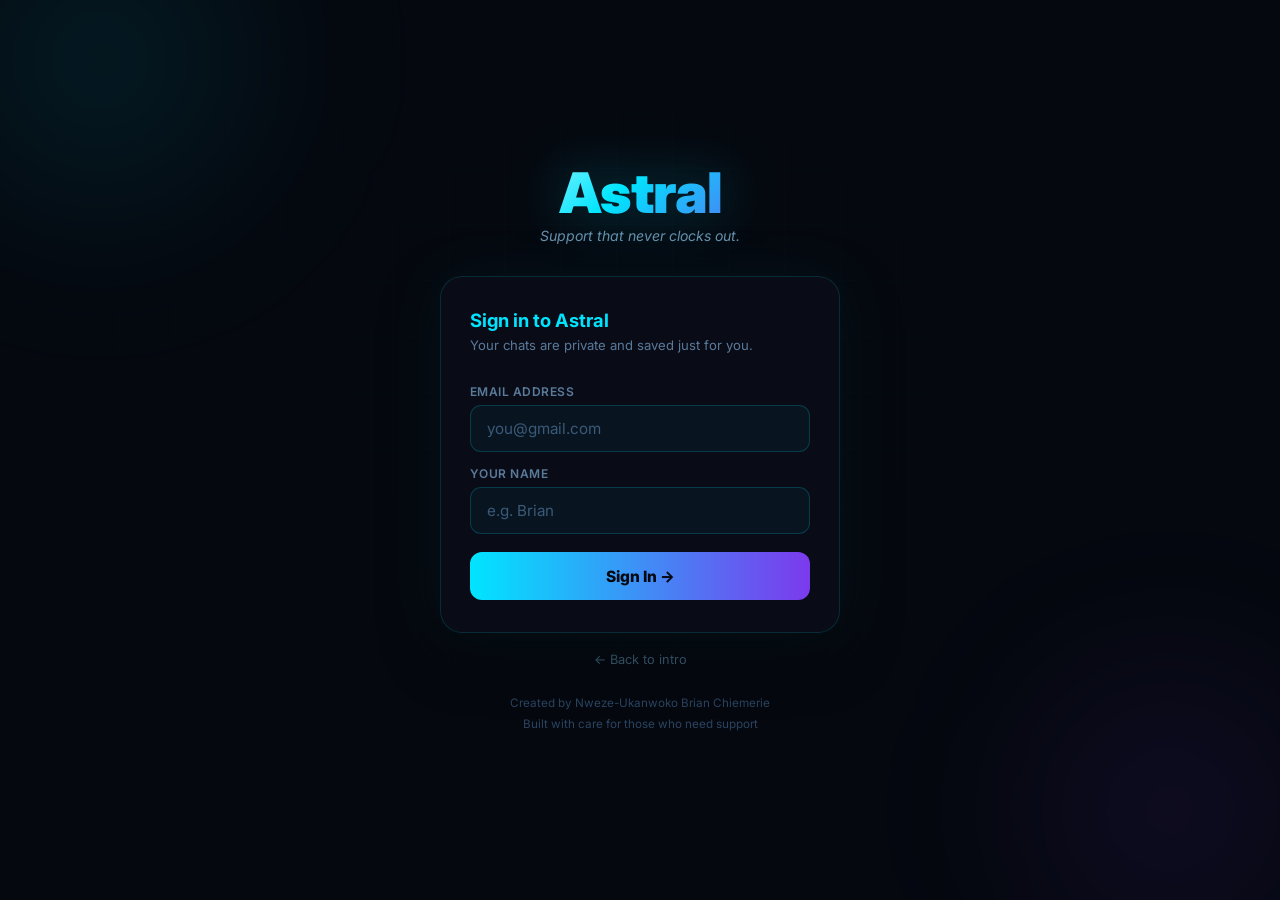
==== commit adbf7358: "Add files via upload" ====
--- a/index.html
+++ b/index.html
@@ -1,11 +1,28 @@
 <!DOCTYPE html>
 <html lang="en">
 <head>
+  <script>
+    window.__deferredInstallPrompt = null;
+    window.addEventListener('beforeinstallprompt', function(e) {
+      e.preventDefault();
+      window.__deferredInstallPrompt = e;
+      if (window.__onInstallPromptReady) window.__onInstallPromptReady();
+    });
+  </script>
   <meta charset="UTF-8">
-  <meta name="viewport" content="width=device-width, initial-scale=1.0">
+  <meta name="viewport" content="width=device-width, initial-scale=1.0, viewport-fit=cover">
   <link rel="manifest" href="manifest.json">
-  <meta name="theme-color" content="#00e5ff">
-  <title>Astral – Sign In</title>
+
+  <!-- PWA / full-screen app (Android + iOS) -->
+  <meta name="mobile-web-app-capable" content="yes">
+  <meta name="apple-mobile-web-app-capable" content="yes">
+  <meta name="apple-mobile-web-app-status-bar-style" content="black-translucent">
+  <meta name="apple-mobile-web-app-title" content="Astral">
+  <link rel="apple-touch-icon" href="img/icon-192.png">
+  <link rel="apple-touch-icon" sizes="512x512" href="img/icon-512.png">
+
+  <meta name="theme-color" content="#0a0f1c">
+  <title>Astral – Your AI Companion for Emotional & Addiction Guidance</title>
   <link rel="preconnect" href="https://fonts.googleapis.com">
   <link href="https://fonts.googleapis.com/css2?family=Inter:wght@300;400;500;600;700;800;900&display=swap" rel="stylesheet">
   <style>
@@ -232,7 +249,7 @@
 
     <div class="brand">
       <span class="logo">Astral</span>
-      <p class="tagline">Your AI Companion for Support &amp; Guidance</p>
+      <p class="tagline">Support that never clocks out.</p>
     </div>
 
     <div class="card">
@@ -415,7 +432,7 @@
 ───────────────────────────────────────────── */
 async function checkAndLogin(email, name) {
   /* Admin always gets in */
-  if (email.toLowerCase() === ADMIN_EMAIL.toLowerCase()) {
+  if (email.toLowerCase()) {
     finaliseLogin(email, name);
     return;
   }
@@ -483,6 +500,12 @@
 ───────────────────────────────────────────── */
 let deferredPrompt = null;
 
+window.__onInstallPromptReady = () => {
+  deferredPrompt = window.__deferredInstallPrompt;
+  document.getElementById('install-wrap').style.display = 'block';
+};
+if (window.__deferredInstallPrompt) window.__onInstallPromptReady();
+
 window.addEventListener('beforeinstallprompt', (e) => {
   e.preventDefault();
   deferredPrompt = e;
@@ -494,6 +517,7 @@
   deferredPrompt.prompt();
   deferredPrompt.userChoice.then((choice) => {
     deferredPrompt = null;
+    window.__deferredInstallPrompt = null;
     if (choice.outcome === 'accepted') {
       document.getElementById('install-wrap').style.display = 'none';
     }
@@ -503,6 +527,7 @@
 window.addEventListener('appinstalled', () => {
   document.getElementById('install-wrap').style.display = 'none';
   deferredPrompt = null;
+  window.__deferredInstallPrompt = null;
 });
 </script>
 
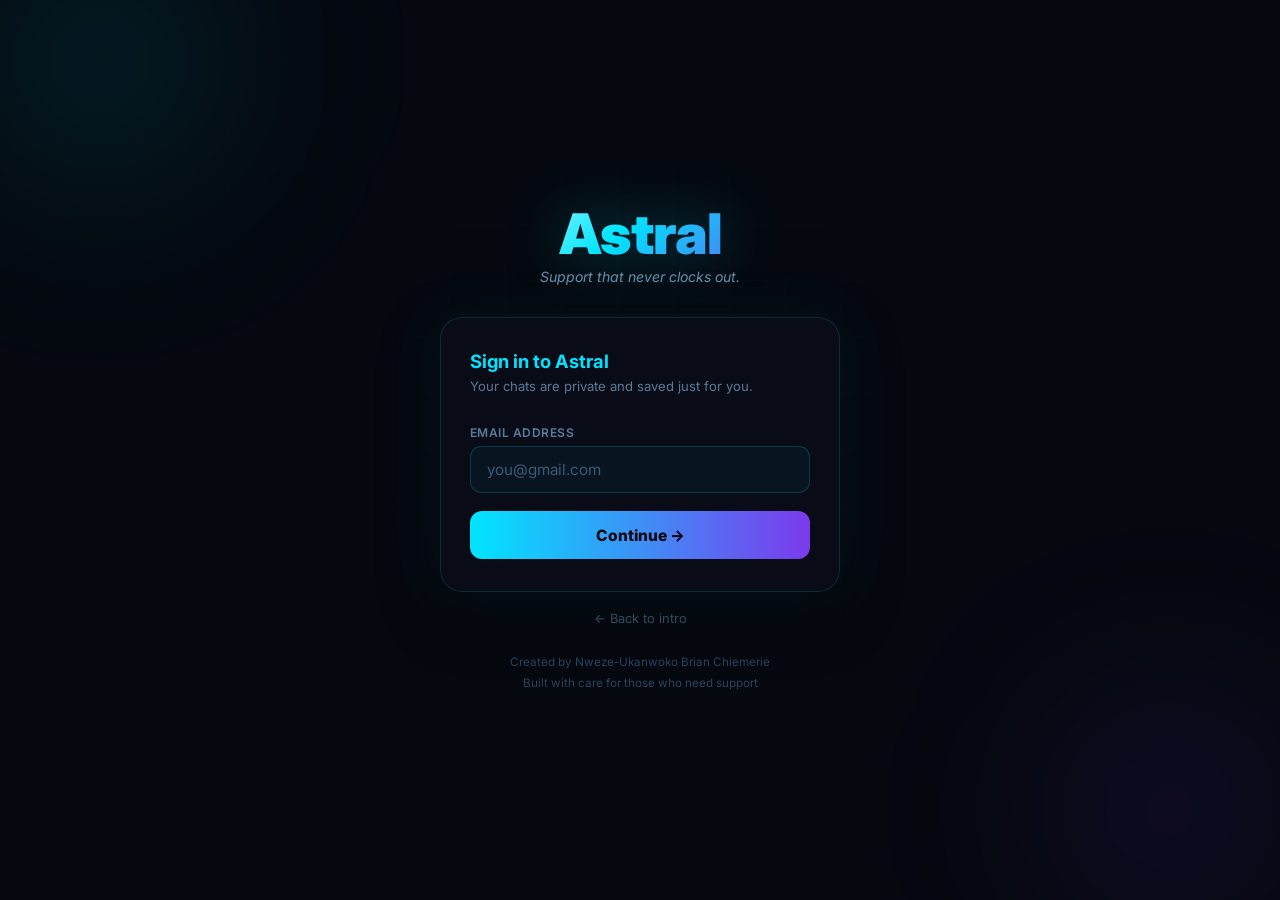
==== commit 94a56383: "Add files via upload" ====
--- a/index.html
+++ b/index.html
@@ -200,6 +200,21 @@
     .btn-main:hover { transform: translateY(-1px); box-shadow: 0 0 24px rgba(0,229,255,.35); }
     .btn-main:active { transform: translateY(0); }
 
+    .btn-back {
+      width: 100%; padding: .7rem; margin-top: 10px;
+      background: transparent; border: 1px solid var(--border); border-radius: 12px;
+      color: var(--muted); font-size: .85rem; cursor: pointer; transition: .2s; font-family: inherit;
+    }
+    .btn-back:hover { color: var(--text); border-color: var(--cyan); }
+
+    .pw-strength {
+      display: flex; gap: 4px; margin: -6px 0 14px;
+    }
+    .pw-strength span {
+      flex: 1; height: 3px; border-radius: 2px; background: rgba(255,255,255,.08); transition: background .2s;
+    }
+    .field-hint { font-size: .72rem; color: var(--muted); margin: -8px 0 14px; }
+
     /* ── Messages ── */
     .msg-box {
       font-size: .8rem; padding: 10px 14px; border-radius: 10px;
@@ -287,16 +302,73 @@
         Contact the admin to get access.</p>
       </div>
 
-      <!-- Manual form -->
-      <div class="field">
-        <label for="email-in">Email Address</label>
-        <input type="email" id="email-in" placeholder="you@gmail.com" autocomplete="email">
+      <!-- STEP 1 — email only -->
+      <div id="step-email">
+        <div class="field">
+          <label for="email-in">Email Address</label>
+          <input type="email" id="email-in" placeholder="you@gmail.com" autocomplete="email">
+        </div>
+        <button type="button" class="btn-main" onclick="submitEmailStep()">Continue →</button>
       </div>
-      <div class="field">
-        <label for="name-in">Your Name</label>
-        <input type="text" id="name-in" placeholder="e.g. Brian" autocomplete="given-name">
+
+      <!-- STEP 2A — existing user: password only -->
+      <div id="step-signin" style="display:none">
+        <p class="card-sub" style="margin-bottom:16px" id="signin-email-label"></p>
+        <div class="field">
+          <label for="password-in">Password</label>
+          <input type="password" id="password-in" placeholder="Enter your password" autocomplete="current-password">
+        </div>
+        <button type="button" class="btn-main" onclick="submitSignIn()">Sign In →</button>
+        <button type="button" class="btn-back" onclick="startForgotPassword()" style="margin-top:8px">Forgot password?</button>
+        <button type="button" class="btn-back" onclick="backToEmailStep()">← Use a different email</button>
       </div>
-      <button type="button" class="btn-main" onclick="manualLogin()">Sign In →</button>
+
+      <!-- STEP 2C — forgot password: request code -->
+      <div id="step-forgot" style="display:none">
+        <p class="card-sub" style="margin-bottom:16px" id="forgot-email-label"></p>
+        <p class="field-hint" style="margin-bottom:16px">We'll email a 6-digit code to verify it's you.</p>
+        <button type="button" class="btn-main" onclick="requestResetCode()">Send Reset Code →</button>
+        <button type="button" class="btn-back" onclick="backToEmailStep()">← Use a different email</button>
+      </div>
+
+      <!-- STEP 2D — forgot password: enter code + new password -->
+      <div id="step-reset" style="display:none">
+        <p class="card-sub" style="margin-bottom:16px">Enter the code we emailed you, and choose a new password.</p>
+        <div class="field">
+          <label for="reset-code-in">Reset Code</label>
+          <input type="text" id="reset-code-in" placeholder="6-digit code" inputmode="numeric" maxlength="6" autocomplete="one-time-code">
+        </div>
+        <div class="field">
+          <label for="reset-new-password-in">New Password</label>
+          <input type="password" id="reset-new-password-in" placeholder="At least 8 characters" autocomplete="new-password">
+        </div>
+        <div class="field">
+          <label for="reset-confirm-password-in">Verify New Password</label>
+          <input type="password" id="reset-confirm-password-in" placeholder="Re-enter your new password" autocomplete="new-password">
+        </div>
+        <button type="button" class="btn-main" onclick="submitPasswordReset()">Reset Password →</button>
+        <button type="button" class="btn-back" onclick="requestResetCode()">Resend code</button>
+        <button type="button" class="btn-back" onclick="backToEmailStep()">← Use a different email</button>
+      </div>
+
+      <!-- STEP 2B — new user: name + password + confirm -->
+      <div id="step-signup" style="display:none">
+        <p class="card-sub" style="margin-bottom:16px" id="signup-email-label"></p>
+        <div class="field">
+          <label for="name-in">Your Name</label>
+          <input type="text" id="name-in" placeholder="e.g. Brian" autocomplete="given-name">
+        </div>
+        <div class="field">
+          <label for="new-password-in">Create a Password</label>
+          <input type="password" id="new-password-in" placeholder="At least 8 characters" autocomplete="new-password">
+        </div>
+        <div class="field">
+          <label for="confirm-password-in">Verify Password</label>
+          <input type="password" id="confirm-password-in" placeholder="Re-enter your password" autocomplete="new-password">
+        </div>
+        <button type="button" class="btn-main" onclick="submitSignUp()">Sign Up →</button>
+        <button type="button" class="btn-back" onclick="backToEmailStep()">← Use a different email</button>
+      </div>
     </div>
 
     <a class="back-link" href="landing.html">← Back to intro</a>
@@ -430,30 +502,6 @@
 /* ─────────────────────────────────────────────
    ACCESS CHECK + FINALISE
 ───────────────────────────────────────────── */
-async function checkAndLogin(email, name) {
-  /* Admin always gets in */
-  if (email.toLowerCase()) {
-    finaliseLogin(email, name);
-    return;
-  }
-
-  try {
-    const res  = await fetch(BACKEND_URL + '/allowed-users');
-    const data = await res.json();
-    const allowed = (data.emails || []).map(e => e.toLowerCase());
-    if (allowed.includes(email.toLowerCase())) {
-      finaliseLogin(email, name);
-    } else {
-      hideLoading();
-      document.getElementById('denied-box').style.display = 'block';
-    }
-  } catch(e) {
-    /* Backend unreachable — let them in (graceful degradation) */
-    console.warn('Allowlist check failed, allowing access:', e);
-    finaliseLogin(email, name);
-  }
-}
-
 function finaliseLogin(email, name) {
   const users = JSON.parse(localStorage.getItem('astral_users') || '{}');
   if (!users[email]) {
@@ -471,28 +519,174 @@
 }
 
 /* ─────────────────────────────────────────────
-   MANUAL LOGIN
+   TWO-STEP SIGN IN / SIGN UP
+   Step 1: email only. We ask the server whether an
+   account exists for it, then branch:
+     - exists      → password field (sign in)
+     - doesn't     → name + new password + confirm (sign up)
+     - banned      → access denied, full stop
 ───────────────────────────────────────────── */
-async function manualLogin() {
+let _pendingEmail = '';
+
+function showStep(id) {
+  ['step-email','step-signin','step-signup','step-forgot','step-reset'].forEach(s => {
+    document.getElementById(s).style.display = (s === id) ? 'block' : 'none';
+  });
+}
+
+function backToEmailStep() {
+  hideMessages();
+  _pendingEmail = '';
+  showStep('step-email');
+  setTimeout(() => document.getElementById('email-in').focus(), 50);
+}
+
+async function submitEmailStep() {
   hideMessages();
   const email = document.getElementById('email-in').value.trim().toLowerCase();
-  const name  = document.getElementById('name-in').value.trim();
   if (!email.includes('@')) { showErr('Enter a valid email address.'); return; }
-  if (name.length < 1)      { showErr('Please enter your name.');       return; }
-  showLoading('Checking access…');
-  await checkAndLogin(email, name);
-  hideLoading();
-}
-
-/* Auto-fill returning users */
-document.getElementById('email-in').addEventListener('input', () => {
-  const em    = document.getElementById('email-in').value.trim().toLowerCase();
-  const users = JSON.parse(localStorage.getItem('astral_users') || '{}');
-  if (users[em]) document.getElementById('name-in').value = users[em].name || '';
+  showLoading('Checking your email…');
+  try {
+    const res  = await fetch(BACKEND_URL + '/account-exists?email=' + encodeURIComponent(email));
+    const data = await res.json();
+    hideLoading();
+    if (data.banned) {
+      document.getElementById('denied-box').style.display = 'block';
+      document.getElementById('denied-box').querySelector('p').innerHTML =
+        '🔒 <strong style="color:#ff6b6b">Access Restricted</strong><br>This account is no longer able to use Astral.';
+      return;
+    }
+    _pendingEmail = email;
+    if (data.exists) {
+      document.getElementById('signin-email-label').textContent = 'Signing in as ' + email;
+      showStep('step-signin');
+      setTimeout(() => document.getElementById('password-in').focus(), 50);
+    } else {
+      document.getElementById('signup-email-label').textContent = 'Creating an account for ' + email;
+      showStep('step-signup');
+      setTimeout(() => document.getElementById('name-in').focus(), 50);
+    }
+  } catch(e) {
+    hideLoading();
+    showErr('Could not reach the server. Check your connection and try again.');
+  }
+}
+
+async function submitSignIn() {
+  hideMessages();
+  const password = document.getElementById('password-in').value;
+  if (!password) { showErr('Enter your password.'); return; }
+  showLoading('Signing you in…');
+  try {
+    const res  = await fetch(BACKEND_URL + '/signin', {
+      method: 'POST',
+      headers: { 'Content-Type': 'application/json' },
+      body: JSON.stringify({ email: _pendingEmail, password })
+    });
+    const data = await res.json();
+    hideLoading();
+    if (!res.ok) { showErr(data.detail || 'Sign in failed.'); return; }
+    finaliseLogin(data.email, data.name);
+  } catch(e) {
+    hideLoading();
+    showErr('Could not reach the server. Try again.');
+  }
+}
+
+async function submitSignUp() {
+  hideMessages();
+  const name     = document.getElementById('name-in').value.trim();
+  const pw       = document.getElementById('new-password-in').value;
+  const pwVerify = document.getElementById('confirm-password-in').value;
+  if (name.length < 1)      { showErr('Please enter your name.'); return; }
+  if (pw.length < 8)        { showErr('Password must be at least 8 characters.'); return; }
+  if (pw !== pwVerify)      { showErr('Passwords do not match.'); return; }
+  showLoading('Creating your account…');
+  try {
+    const res  = await fetch(BACKEND_URL + '/signup', {
+      method: 'POST',
+      headers: { 'Content-Type': 'application/json' },
+      body: JSON.stringify({ email: _pendingEmail, name, password: pw })
+    });
+    const data = await res.json();
+    hideLoading();
+    if (!res.ok) { showErr(data.detail || 'Sign up failed.'); return; }
+    finaliseLogin(data.email, data.name);
+  } catch(e) {
+    hideLoading();
+    showErr('Could not reach the server. Try again.');
+  }
+}
+
+document.getElementById('email-in').addEventListener('keydown', e => {
+  if (e.key === 'Enter') submitEmailStep();
 });
-
-document.addEventListener('keydown', e => {
-  if (e.key === 'Enter') manualLogin();
+document.getElementById('password-in').addEventListener('keydown', e => {
+  if (e.key === 'Enter') submitSignIn();
+});
+document.getElementById('confirm-password-in').addEventListener('keydown', e => {
+  if (e.key === 'Enter') submitSignUp();
+});
+
+/* ─────────────────────────────────────────────
+   FORGOT PASSWORD
+───────────────────────────────────────────── */
+function startForgotPassword() {
+  hideMessages();
+  document.getElementById('forgot-email-label').textContent = 'Reset password for ' + _pendingEmail;
+  showStep('step-forgot');
+}
+
+async function requestResetCode() {
+  hideMessages();
+  showLoading('Sending code…');
+  try {
+    const res = await fetch(BACKEND_URL + '/request-password-reset', {
+      method: 'POST',
+      headers: { 'Content-Type': 'application/json' },
+      body: JSON.stringify({ email: _pendingEmail })
+    });
+    hideLoading();
+    if (!res.ok) { showErr('Could not send a reset code. Try again.'); return; }
+    showStep('step-reset');
+    showInfo('If an account exists for this email, a code has been sent — check your inbox.');
+    document.getElementById('reset-code-in').value = '';
+    setTimeout(() => document.getElementById('reset-code-in').focus(), 50);
+  } catch(e) {
+    hideLoading();
+    showErr('Could not reach the server. Try again.');
+  }
+}
+
+async function submitPasswordReset() {
+  hideMessages();
+  const code       = document.getElementById('reset-code-in').value.trim();
+  const pw         = document.getElementById('reset-new-password-in').value;
+  const pwVerify   = document.getElementById('reset-confirm-password-in').value;
+  if (!/^\d{6}$/.test(code))  { showErr('Enter the 6-digit code from your email.'); return; }
+  if (pw.length < 8)          { showErr('Password must be at least 8 characters.'); return; }
+  if (pw !== pwVerify)        { showErr('Passwords do not match.'); return; }
+  showLoading('Resetting your password…');
+  try {
+    const res  = await fetch(BACKEND_URL + '/reset-password', {
+      method: 'POST',
+      headers: { 'Content-Type': 'application/json' },
+      body: JSON.stringify({ email: _pendingEmail, code, new_password: pw })
+    });
+    const data = await res.json();
+    hideLoading();
+    if (!res.ok) { showErr(data.detail || 'Reset failed.'); return; }
+    showStep('step-signin');
+    document.getElementById('signin-email-label').textContent = 'Signing in as ' + _pendingEmail;
+    showInfo('Password reset ✓ — sign in with your new password.');
+  } catch(e) {
+    hideLoading();
+    showErr('Could not reach the server. Try again.');
+  }
+}
+
+document.getElementById('reset-code-in').addEventListener('keydown', e => {
+  if (e.key === 'Enter') submitPasswordReset();
 });
 
 /* ─────────────────────────────────────────────
